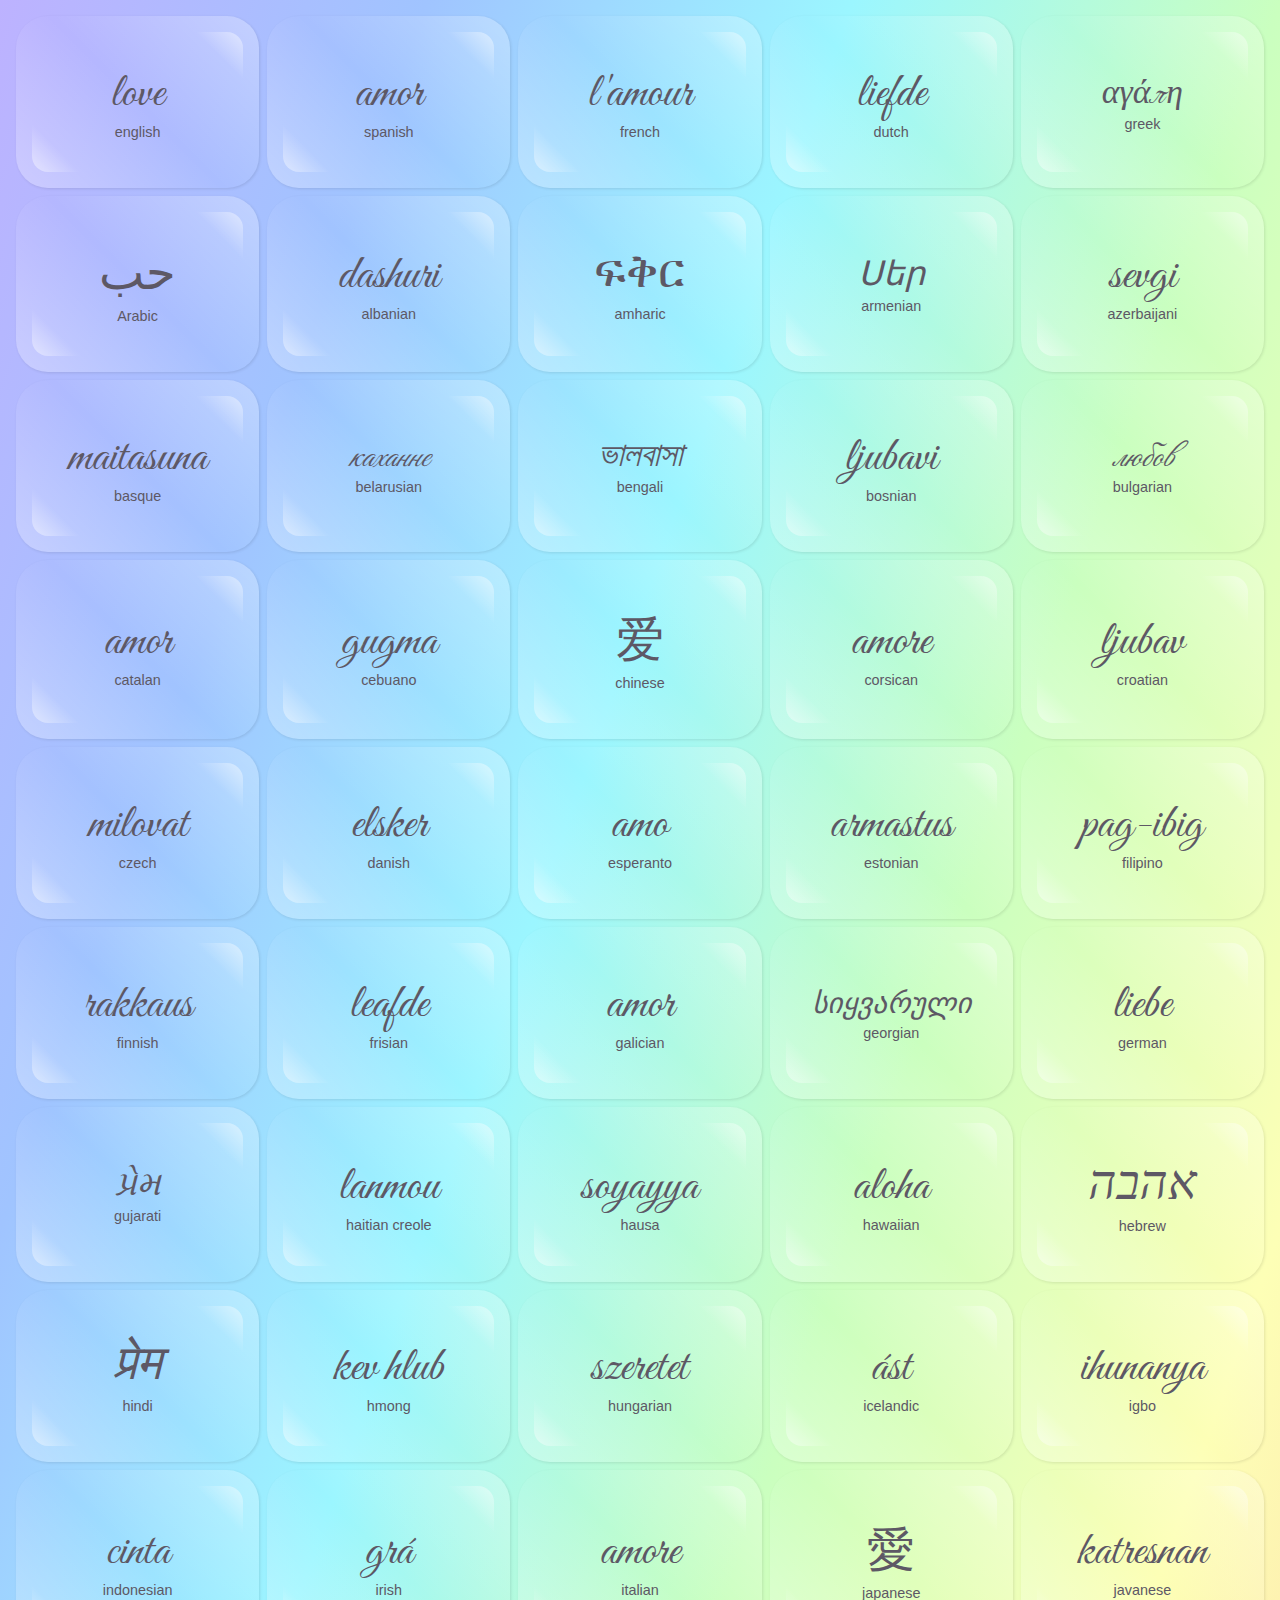
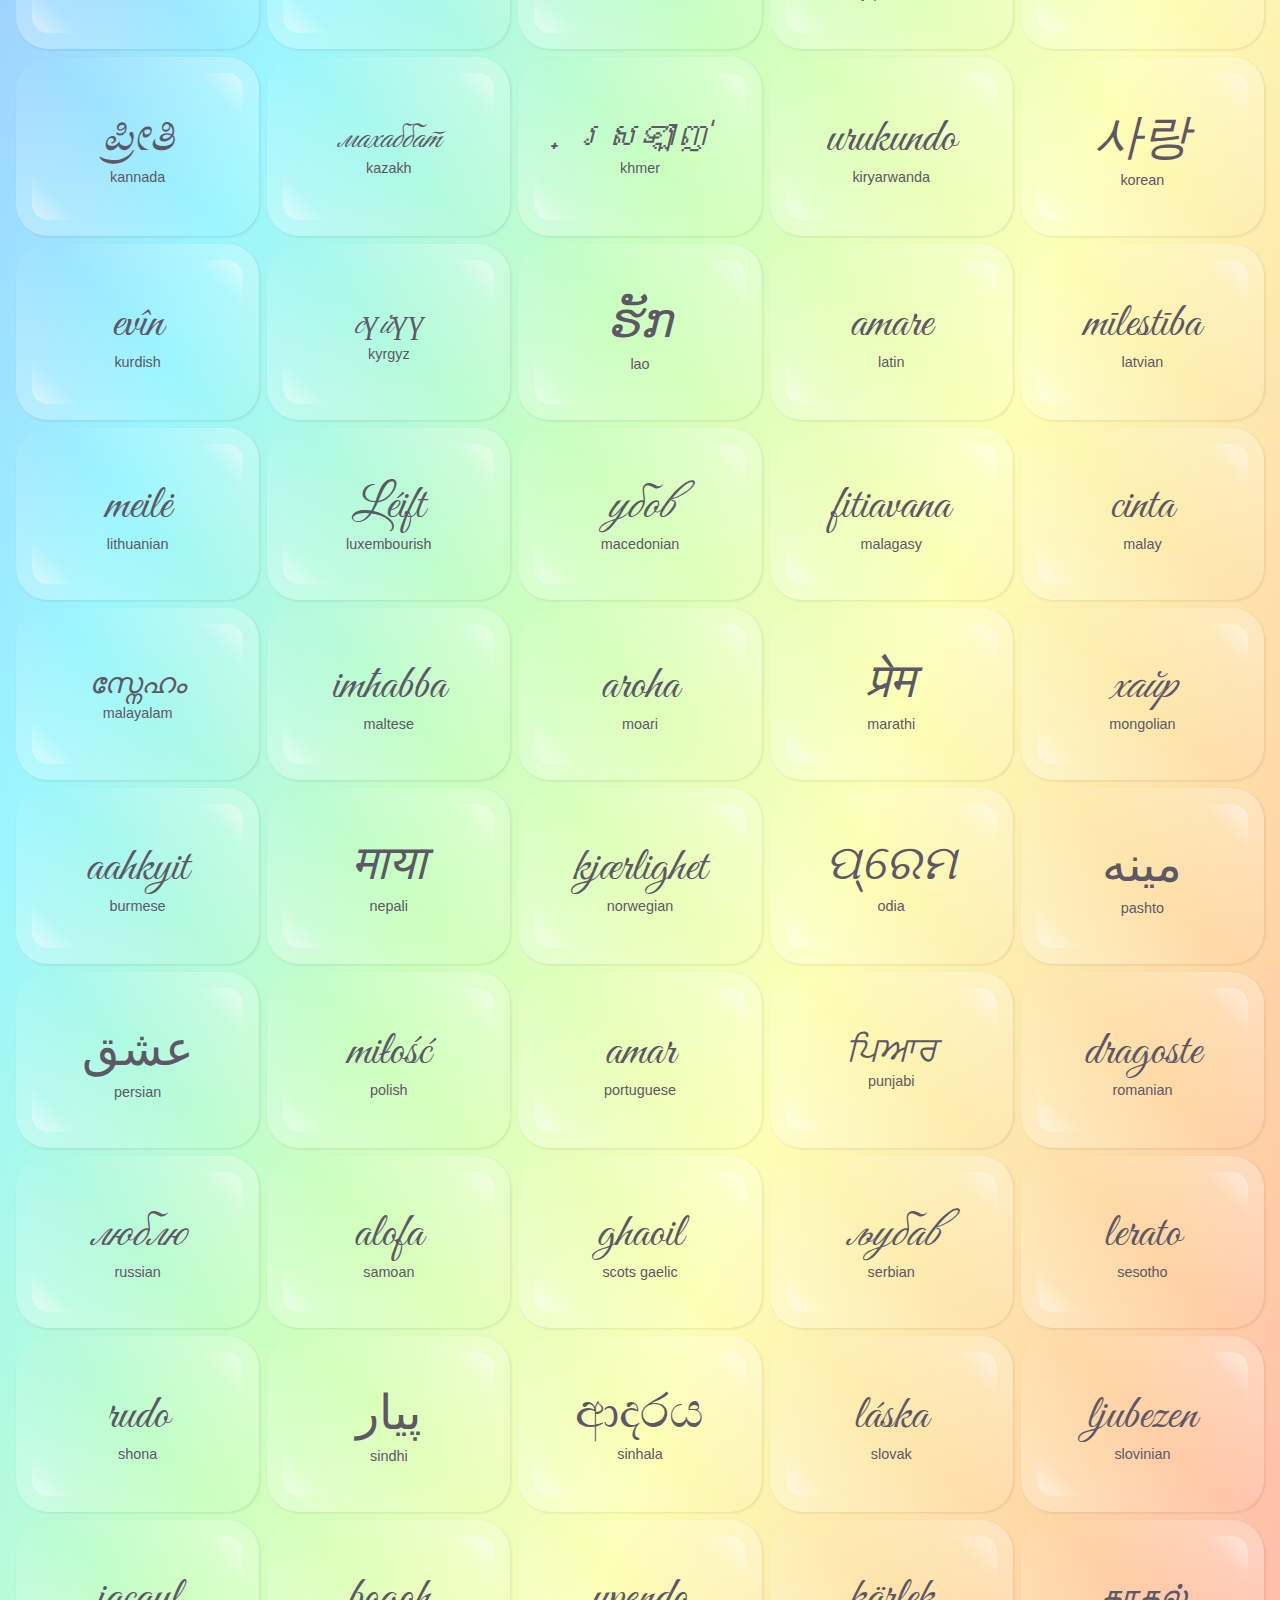
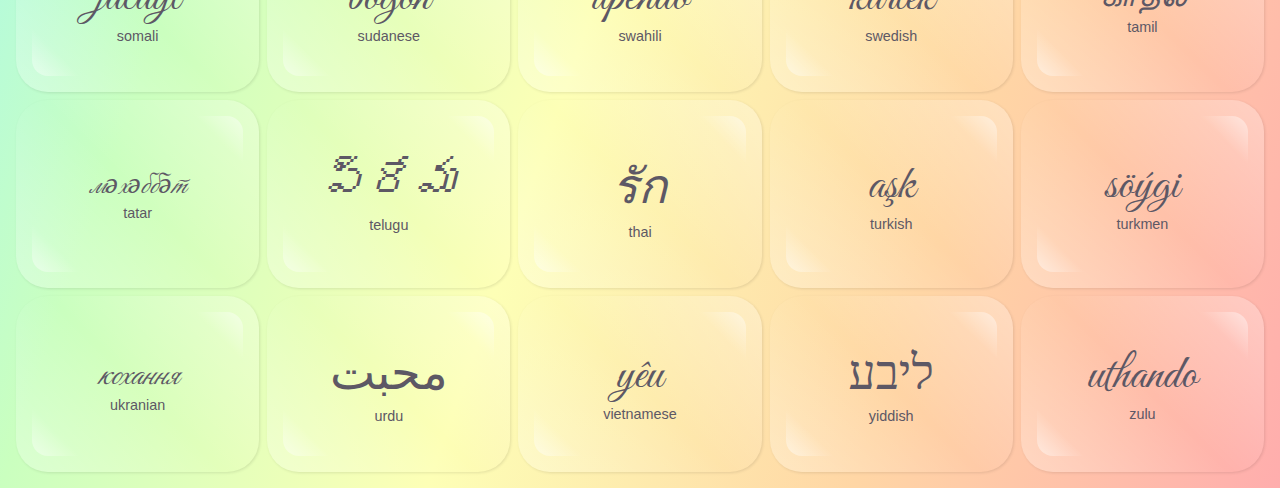
==== html/loveweb/index.html @ 766d7047 "Add files via upload" ====
﻿<!DOCTYPE html>
<html lang="en" >
<head>
<meta charset="UTF-8">
<title>js+css3多国语言爱情告白主题特效</title>

<link rel="stylesheet" href="css/style.css">

</head>
<body>

<dl id="list-group"></dl>

<div id="modal"></div>

<script  src="js/script.js"></script>

</body>
</html>
---- html/loveweb/css/style.css ----
@import url('https://fonts.googleapis.com/css2?family=Great+Vibes&display=swap');

* {
    margin: 0;
    padding: 0;
    box-sizing: border-box;
}

body {
    overflow-x: hidden;
    background-image: -webkit-gradient(linear,
        right bottom, left top,
        from(#ffadad),
        color-stop(#ffd6a5), 
        color-stop(#fdffb6),
        color-stop(#caffbf),
        color-stop(#9bf6ff),
        color-stop(#a0c4ff),
        to(#bdb2ff));
    background-image: linear-gradient(to top left,
        #ffadad,
        #ffd6a5, 
        #fdffb6,
        #caffbf,
        #9bf6ff,
        #a0c4ff,
        #bdb2ff);
    color: #5d5865;
}

#list-group {
    display: grid;
    grid-template-columns: repeat(5, 1fr);
    grid-gap: 0.5rem; gap: 0.5rem;
    padding: 1rem;
}

.item {
    position: relative;
    display: -webkit-box;
    display: flex;
    -webkit-box-orient: vertical;
    -webkit-box-direction: normal;
            flex-direction: column;
    -webkit-box-pack: center;
            justify-content: center;
    -webkit-box-align: center;
            align-items: center;
    background-image: linear-gradient(45deg, rgba(255,255,255,0.3), transparent, rgba(255,255,255,0.3));
    border-radius: 2rem;
    padding: 3rem 0;
    box-shadow: 1px 1px 3px rgba(0, 0, 0, 0.1);
    cursor: pointer;
    -webkit-transition: 0.3s;
    transition: 0.3s;
}

.item::before,
.item::after {
    content: "";
    position: absolute;
    z-index: 1;
    width: 3rem;
    height: 3rem;
}

.item::before {
    bottom: 1rem; left: 1rem;
    border-radius: 0 0 0 1rem;
    background-image: linear-gradient(225deg, transparent 50%, rgba(255, 255, 255, 0.5));
}

.item::after {
    top: 1rem; right: 1rem;
    border-radius: 0 1rem 0 0;
    background-image: linear-gradient(45deg, transparent 50%, rgba(255, 255, 255, 0.5));
}

.item:hover,
.item:focus,
.item:active {
    background-color: white;
    outline: none;
}

dt {
    text-align: right;
    font-family: 'Great Vibes', serif;
    font-size: 3rem;
}

dt.smaller {
    font-size: 1.8rem;
}

dt.medium {
    font-size: 2.1rem;
}

dt.smaller,
dt.medium {
    font-style: italic;   
}

.italic {
    font-style: italic;
}

dd {
    font-family: 'Segoe UI', Tahoma, Geneva, Verdana, sans-serif;
    font-weight: 300;
    font-size: 0.9rem;
}

dd, dt {
    pointer-events: none;
}

#modal {
    display: none;
    -webkit-box-orient: vertical;
    -webkit-box-direction: normal;
            flex-direction: column;
    -webkit-box-pack: center;
            justify-content: center;
    -webkit-box-align: center;
            align-items: center;
    left: 2rem; top: 2rem; right: 2rem; bottom: 2rem;
    border-radius: 1rem;
    box-shadow: 0.5rem 0.5rem 5rem rgba(0, 0, 0, 0.5);
    border: 1px solid rgba(0, 0, 0, 0.25);
    background-color: white;
}

#modal.active {
    min-height: 15rem;
    display: -webkit-box;
    display: flex;
    position: fixed;
    z-index: 2;
    -webkit-animation: openModal 0.2s;
            animation: openModal 0.2s;
}

#modal .lang-name {
    position: relative;
    z-index: 4;
    font-family: 'Segoe UI', Tahoma, Geneva, Verdana, sans-serif;
    font-weight: 600;
    font-size: 1.3rem;
    text-transform: capitalize;
}

#modal h1 {
    position: relative;
    z-index: 1;
    font-family: 'Great Vibes', serif;
    font-size: 10rem;
    line-height: 1.3;
}

#modal h1.smaller {
    font-size: 5rem;
}

#modal h1.medium {
    font-size: 7.5rem;
}

#modal h1::after,
#modal h1::before { /* modal heart shapes */
    content: "";
    position: absolute;
    bottom: 50%; left: 50%;
    -webkit-transform: translateX(-50%) translateY(52%);
            transform: translateX(-50%) translateY(52%);
    -webkit-clip-path: polygon(50% 10%, 66% 0, 100% 0, 100% 50%, 50% 100%, 0 50%, 0 0, 33% 0);
            clip-path: polygon(50% 10%, 66% 0, 100% 0, 100% 50%, 50% 100%, 0 50%, 0 0, 33% 0);
}

#modal h1::before {
    z-index: -2;
    background-color: lightcoral;
    opacity: 0.5;
    width: 10rem;
    height: 10rem;
    border-radius: 3rem 3rem 6rem 6rem;
}

#modal h1::after {
    z-index: -1;
    background-color: lightcoral;
    opacity: 0.3;
    width: 12rem;
    height: 12rem;
    border-radius: 3rem 3rem 6rem 6rem;
}

#modal-close-btn {
    position: absolute;
    top: 1rem; right: 1rem;
    width: 2rem; height: 2rem;
    text-align: center;
    display: -webkit-box;
    display: flex;
    -webkit-box-pack: center;
            justify-content: center;
    -webkit-box-align: center;
            align-items: center;
    background-color: transparent;
    border: 1px solid rgba(93, 88, 101, 0.5);
    border-radius: 0.5rem;
    -webkit-transition: 0.2s ease;
    transition: 0.2s ease;
}

#modal-close-btn:hover {
    background-color: rgba(0, 0, 0, 0.05);
    border: 1px solid rgba(93, 88, 101, 0.8);
}

button {
    cursor: pointer;
}

/* tablet styles */
@media screen and (max-width: 959px) {
    #list-group {
        grid-template-columns: repeat(4, 1fr);
    }
    
    #modal {
        left: 1rem; top: 1rem; right: 1rem; bottom: 1rem;
    }
}

@media screen and (max-width: 759px) {
    #list-group {
        grid-template-columns: repeat(3, 1fr);
    }

    #modal h1 {
        font-size: 7rem;
        line-height: 1.3;
    }
    
    #modal h1.smaller {
        font-size: 3rem;
    }
    
    #modal h1.medium {
        font-size: 4.4rem;
    }

    #modal {
        left: 0.75rem; top: 0.75rem; right: 0.75rem; bottom: 0.75rem;
    }
}

@media screen and (max-width: 639px) {
    #list-group {
        grid-template-columns: repeat(2, 1fr);
    }

    #modal h1 {
        font-size: 5rem;
        line-height: 1.3;
    }
    
    #modal h1.smaller {
        font-size: 2rem;
    }
    
    #modal h1.medium {
        font-size: 3.3rem;
    }

    #modal {
        left: 0.5rem; top: 0.5rem; right: 0.5rem; bottom: 0.5rem;
    }
}

@-webkit-keyframes openModal { /* subtle fade in for modal */
    from {
        opacity: 0;
        -webkit-transform: scale(0.8);
                transform: scale(0.8);
    } to {
        opacity: 1;
        -webkit-transform: scale(1);
                transform: scale(1);
    }
}

@keyframes openModal { /* subtle fade in for modal */
    from {
        opacity: 0;
        -webkit-transform: scale(0.8);
                transform: scale(0.8);
    } to {
        opacity: 1;
        -webkit-transform: scale(1);
                transform: scale(1);
    }
}
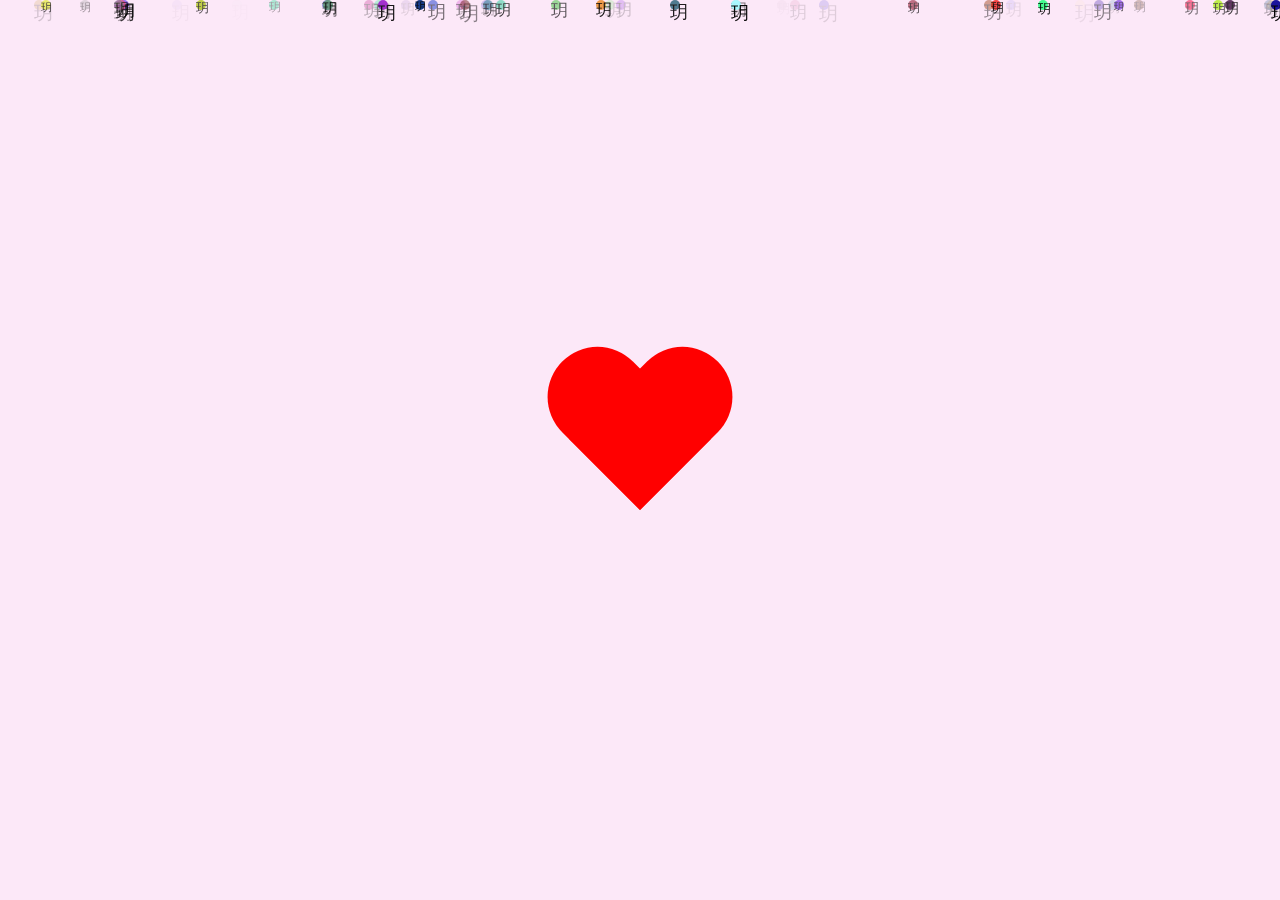
==== commit 4561199d: "Add files via upload" ====
--- a/html/loveweb/index.html
+++ b/html/loveweb/index.html
@@ -1,19 +1,202 @@
-﻿<!DOCTYPE html>
-<html lang="en" >
+<!DOCTYPE html>
+<html>
 <head>
-<meta charset="UTF-8">
-<title>js+css3多国语言爱情告白主题特效</title>
-
-<link rel="stylesheet" href="css/style.css">
-
+    <title>明爱玥</title>
+    <style type="text/css">
+        body {
+            display: flex;
+            align-items: center;
+            justify-content: center;
+            height: 100vh;
+            margin: 0;
+            overflow: hidden;
+			 background-color: #FCE8F8;
+        }
+
+        #snow-container {
+            position: fixed;
+            top: 0;
+            left: 0;
+            width: 100%;
+            height: 100%;
+            pointer-events: none;
+            z-index: -1;
+        }
+
+        .snowflake {
+            position: absolute;
+            width: 10px;
+            height: 10px;
+            background-color: #fff;
+            border-radius: 50%;
+            opacity: 0.8;
+            pointer-events: none;
+            animation: snowfall linear infinite;
+        }
+
+        @keyframes snowfall {
+            0% {
+                transform: translateY(-100%);
+            }
+            100% {
+                transform: translateY(100vh);
+            }
+        }
+
+        .heart {
+            width: 200px;
+            height: 200px;
+            position: relative;
+            animation: heartbeat 1s infinite;
+            transform-origin: center center;
+        }
+
+        .heart:before,
+        .heart:after {
+            content: "";
+            background-color: red;
+            border-radius: 50px 50px 0 0;
+            position: absolute;
+            top: 0;
+        }
+
+        .heart:before {
+            left: 100px;
+            width: 100px;
+            height: 160px;
+            transform: rotate(-45deg);
+            transform-origin: 0 100%;
+        }
+
+        .heart:after {
+            left: 0;
+            width: 100px;
+            height: 160px;
+            transform: rotate(45deg);
+            transform-origin: 100% 100%;
+        }
+
+        #timeElapsed {
+            text-align: center;
+            font-size: 24px;
+            margin-top: 20px;
+        }
+
+        @keyframes heartbeat {
+            0% {
+                transform: scale(1);
+            }
+            50% {
+                transform: scale(1.2);
+            }
+            100% {
+                transform: scale(1);
+            }
+        }
+
+        @keyframes falling {
+            0% {
+                transform: translateY(-100vh);
+            }
+            100% {
+                transform: translateY(100vh);
+            }
+        }
+
+        .sakura {
+            position: absolute;
+            top: -20px;
+            left: -20px;
+            width: 40px;
+            height: 40px;
+            background-image: url('https://www.unicode.org/emoji/charts/full-emoji-list.html#1f338'); /* 🌸的Unicode转义序列 */
+            background-size: cover;
+            animation: falling linear infinite;
+            animation-duration: 10s;
+        }
+    </style>
 </head>
 <body>
-
-<dl id="list-group"></dl>
-
-<div id="modal"></div>
-
-<script  src="js/script.js"></script>
-
+    <div id="snow-container"></div>
+    <div class="heart"></div>
+    <div id="timeElapsed"></div>
+
+    <script>
+        function getTimeElapsed() {
+            var startDate = new Date("2022-01-01");
+            var currentDate = new Date();
+            var timeDiff = currentDate - startDate;
+
+            var milliseconds = timeDiff % 1000;
+            timeDiff = Math.floor(timeDiff / 1000);
+            var seconds = timeDiff % 60;
+            timeDiff = Math.floor(timeDiff / 60);
+            var minutes = timeDiff % 60;
+            timeDiff = Math.floor(timeDiff / 60);
+            var hours = timeDiff % 24;
+            timeDiff = Math.floor(timeDiff / 24);
+            var days = timeDiff;
+
+            var timeString = "甄玥，爱你 已经超过 " + days + " 天 " + hours + " 小时 " + minutes + " 分钟 " + seconds + " 秒了";
+            document.getElementById("timeElapsed").textContent = timeString;
+        }
+
+        setInterval(getTimeElapsed, 1000);
+    </script>
+
+    <script>
+        function createSnowflake() {
+            const snowflake = document.createElement('div');
+            snowflake.classList.add('snowflake');
+            snowflake.style.left = Math.random() * window.innerWidth + 'px';
+            snowflake.style.animationDuration = Math.random() * 3 + 2 + 's';
+            snowflake.style.opacity = Math.random();
+            snowflake.style.fontSize = Math.random() * 10 + 10 + 'px';
+
+            const randomColor = getRandomColor();
+            snowflake.style.backgroundColor = randomColor;
+
+            snowflake.innerHTML = '玥'; 
+
+            return snowflake;
+        }
+
+        function getRandomColor() {
+            const letters = '0123456789ABCDEF';
+            let color = '#';
+            for (let i = 0; i < 6; i++) {
+                color += letters[Math.floor(Math.random() * 16)];
+            }
+            return color;
+        }
+
+        function snowfall() {
+            const snowContainer = document.getElementById('snow-container');
+            const numSnowflakes = 50; // Adjust the number of snowflakes here
+
+            for (let i = 0; i < numSnowflakes; i++) {
+                const snowflake = createSnowflake();
+                snowContainer.appendChild(snowflake);
+            }
+        }
+
+        snowfall();
+    </script>
+
+    <script>
+        function createSakura() {
+            var sakura = document.createElement("div");
+            sakura.className = "sakura";
+            sakura.style.left = Math.random() * 100 + "vw";
+            sakura.style.animationDelay = Math.random() * 5 + "s";
+            document.body.appendChild(sakura);
+
+            setTimeout(function () {
+                sakura.remove();
+            }, 10000);
+        }
+
+        setInterval(createSakura, 200);
+    </script>
 </body>
 </html>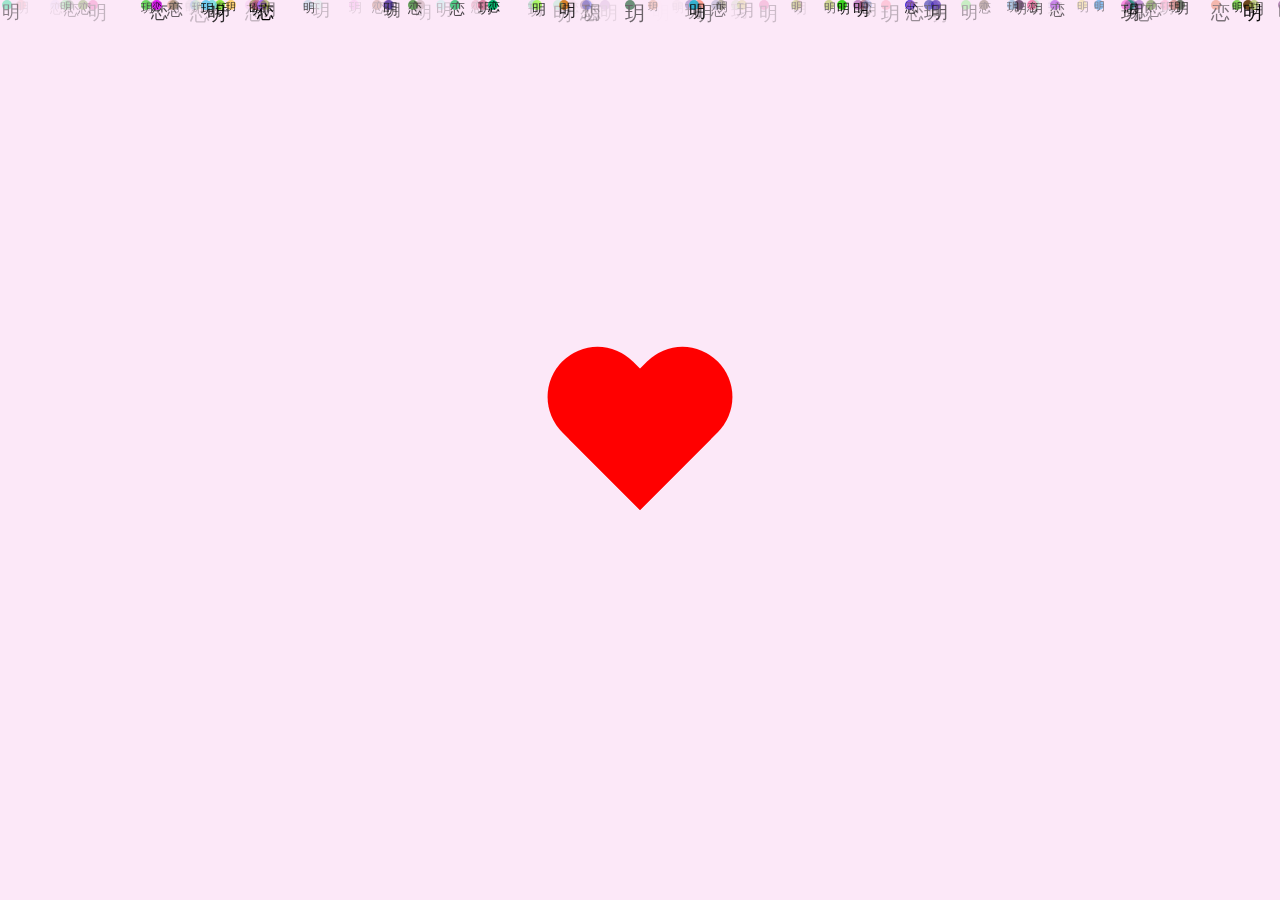
==== commit 48522393: "Add files via upload" ====
--- a/html/loveweb/index.html
+++ b/html/loveweb/index.html
@@ -123,7 +123,7 @@
 
     <script>
         function getTimeElapsed() {
-            var startDate = new Date("2022-01-01");
+            var startDate = new Date("2022-11-20");
             var currentDate = new Date();
             var timeDiff = currentDate - startDate;
 
@@ -137,7 +137,7 @@
             timeDiff = Math.floor(timeDiff / 24);
             var days = timeDiff;
 
-            var timeString = "甄玥，爱你 已经超过 " + days + " 天 " + hours + " 小时 " + minutes + " 分钟 " + seconds + " 秒了";
+            var timeString = "甄玥，爱你 已超过 " + days + " 天 " + hours + " 小时 " + minutes + " 分钟 " + seconds + " 秒";
             document.getElementById("timeElapsed").textContent = timeString;
         }
 
@@ -156,7 +156,10 @@
             const randomColor = getRandomColor();
             snowflake.style.backgroundColor = randomColor;
 
-            snowflake.innerHTML = '玥'; 
+            let index = Math.random() * 1000;
+            if(index < 333) snowflake.innerHTML = '明'; 
+            else if(index < 666) snowflake.innerHTML = '玥'; 
+            else snowflake.innerHTML = '恋'; 
 
             return snowflake;
         }
@@ -172,7 +175,7 @@
 
         function snowfall() {
             const snowContainer = document.getElementById('snow-container');
-            const numSnowflakes = 50; // Adjust the number of snowflakes here
+            const numSnowflakes = 100; 
 
             for (let i = 0; i < numSnowflakes; i++) {
                 const snowflake = createSnowflake();
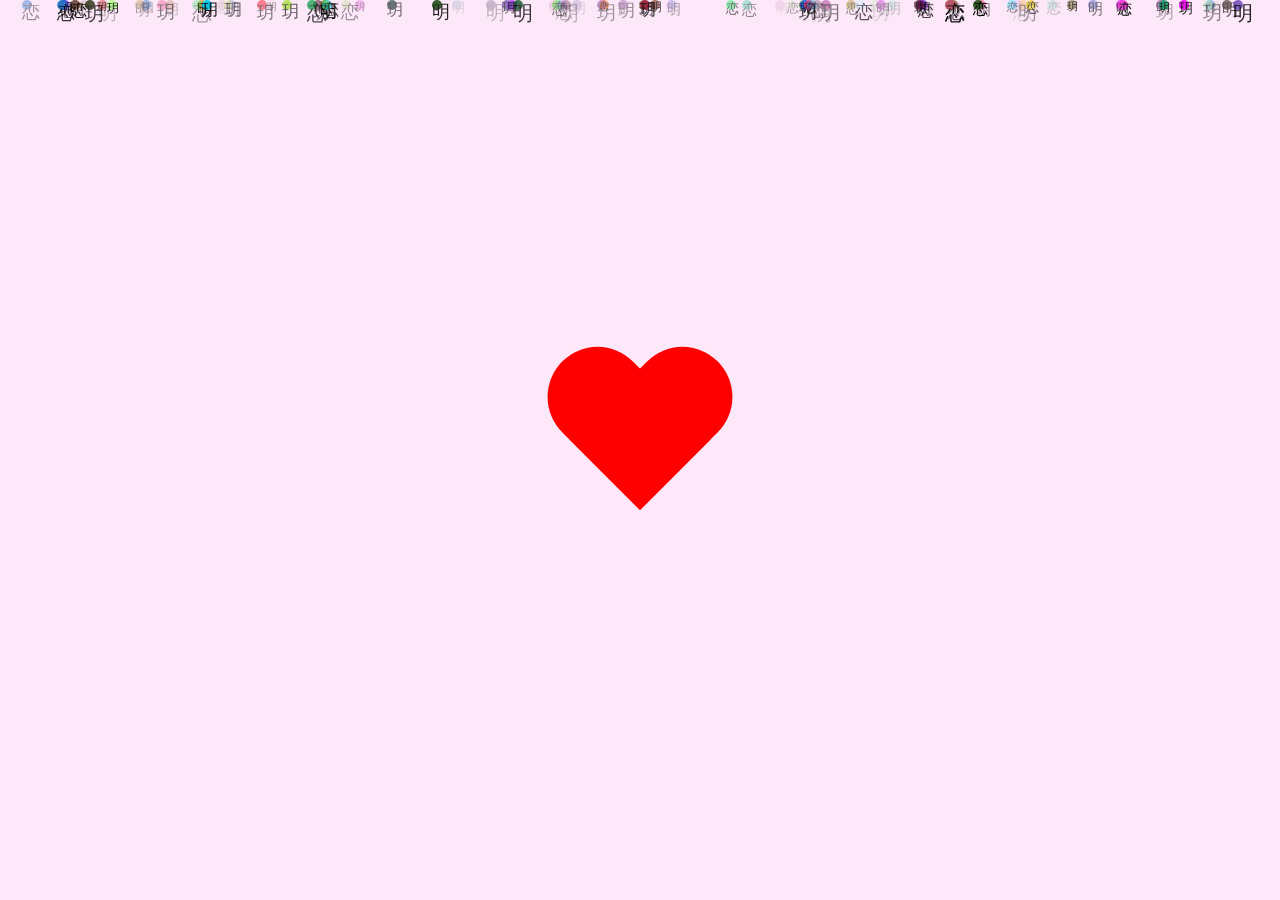
==== commit 31d47123: "更新" ====
--- a/html/loveweb/index.html
+++ b/html/loveweb/index.html
@@ -137,6 +137,11 @@
             timeDiff = Math.floor(timeDiff / 24);
             var days = timeDiff;
 
+            if (seconds < 10)  seconds = "0" + seconds
+            if (minutes < 10)  minutes = "0" + minutes
+            if (hours < 10)    hours = "0" + hours
+            if (days < 10)     days = "0" + days
+            
             var timeString = "甄玥，爱你 已超过 " + days + " 天 " + hours + " 小时 " + minutes + " 分钟 " + seconds + " 秒";
             document.getElementById("timeElapsed").textContent = timeString;
         }
